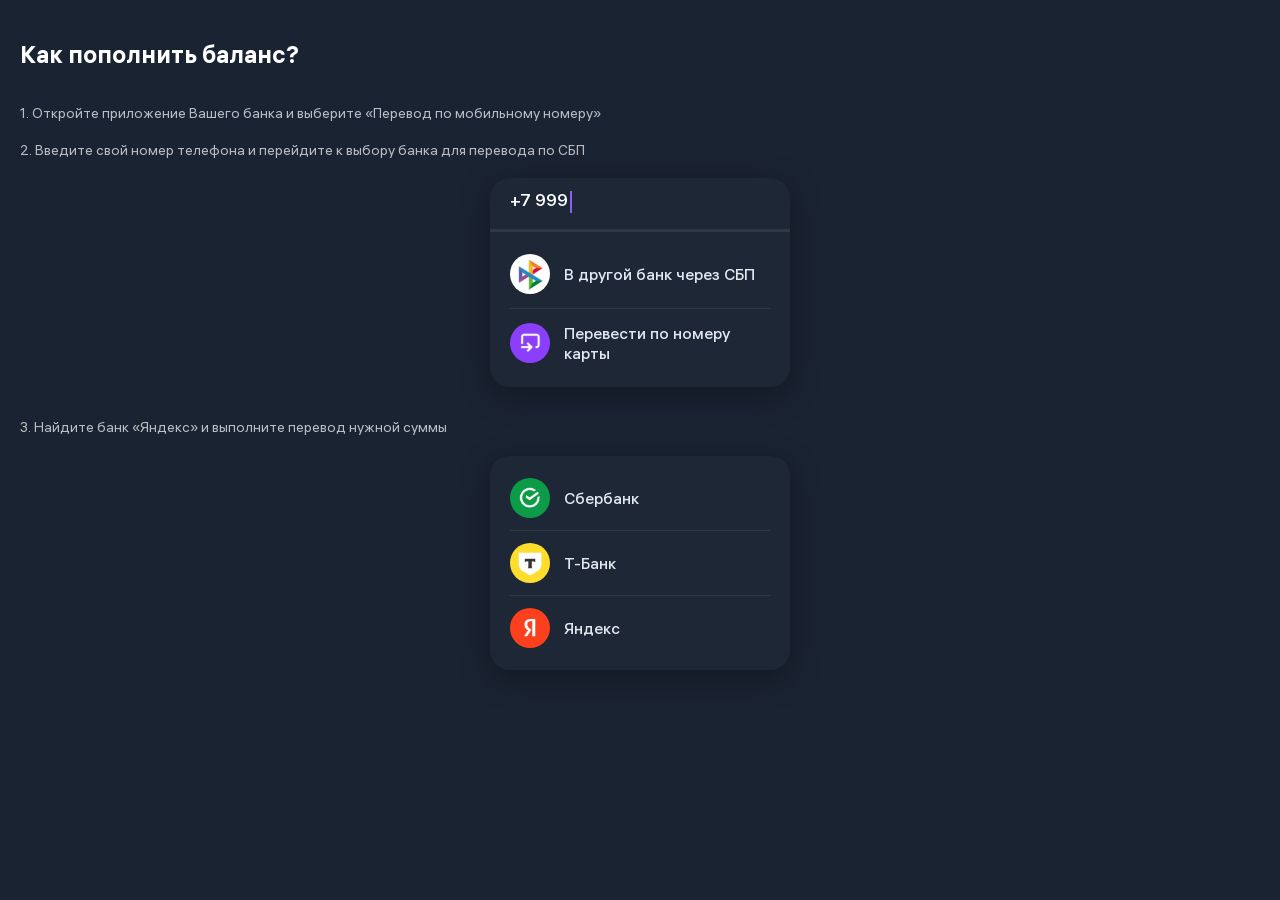
==== instruction.html @ 4fad1878 "Add files via upload" ====
<!DOCTYPE html>
<html lang="ru">
<head>
    <meta charset="UTF-8">
    <meta name="viewport" content="width=device-width, initial-scale=1.0, maximum-scale=1.0, user-scalable=no">
    <title>Как пополнить баланс?</title>
    <style>

@font-face {
    font-family: 'KR';
    src: url('font.woff2') format('woff2');
}

        * {
            margin: 0;
            padding: 0;
            box-sizing: border-box;
        }

        body {
            font-family: 'KR';
            background-color: #1a2332;
            color: #ffffff;
            max-height: 100vh;
            padding: 40px 20px 60px 20px;
            -webkit-font-smoothing: antialiased;
        }

        h1 {
            font-size: 24px;
            font-weight: 700;
            margin-bottom: 36px;
            line-height: 1.2;
        }

        .step {
            font-size: 14px;
            line-height: 1.2;
            margin-bottom: 20px;
            font-weight: 400;
            opacity: 0.7;
        }

        .card {
            background-color: #1e2736;
            border-radius: 20px;
            padding: 10px 0;
            margin: 0 auto 32px auto;
            max-width: 300px;
            box-shadow: 0 8px 32px rgba(0, 0, 0, 0.3);
        }

        .phone-input {
            padding: 0 20px 16px 20px;
            border-bottom: 3px solid rgba(255, 255, 255, 0.08);
            margin-bottom: 8px;
            font-size: 18px;
            color: #ffffff;
            font-weight: 500;
            min-height: 28px;
        }

        .phone-input .cursor {
            display: inline-block;
            width: 2px;
            height: 22px;
            background-color: #8b5cf6;
            margin-left: 2px;
            animation: blink 1s step-end infinite;
            vertical-align: middle;
        }

        @keyframes blink {
            50% { opacity: 0; }
        }

        .option {
            display: flex;
            align-items: center;
            padding: 14px 20px;
            gap: 14px;
            position: relative;
            overflow: hidden;
        }

        .option.shine::after {
            content: '';
            position: absolute;
            top: 0;
            left: -100%;
            width: 50%;
            height: 100%;
            background: linear-gradient(
                115deg,
                transparent,
                rgba(255, 255, 255, 0.12),
                transparent
            );
            animation: shine 5s ease-in-out infinite;
            animation-delay: 1s;
            pointer-events: none;
        }

        @keyframes shine {
            0% { left: -100%; }
            40% { left: 150%; }
            100% { left: 150%; }
        }

        .option-icon {
            width: 40px;
            height: 40px;
            border-radius: 50%;
            display: flex;
            align-items: center;
            justify-content: center;
            flex-shrink: 0;
            overflow: hidden;
        }

        .option-icon img {
            width: 100%;
            height: 100%;
            object-fit: cover;
        }

        .option-text {
            font-size: 16px;
            color: #e2e8f0;
            font-weight: 500;
        }

        .divider {
            height: 1px;
            background-color: rgba(255, 255, 255, 0.08);
            margin: 0 20px;
        }


        .bank-item {
            display: flex;
            align-items: center;
            padding: 12px 20px;
            gap: 14px;
            position: relative;
            overflow: hidden;
        }

        .bank-item.shine::after {
            content: '';
            position: absolute;
            top: 0;
            left: -100%;
            width: 50%;
            height: 100%;
            background: linear-gradient(
                115deg,
                transparent,
                rgba(255, 255, 255, 0.12),
                transparent
            );
            animation: shine 5s ease-in-out infinite;
            animation-delay: 1.8s;
            pointer-events: none;
        }

        .bank-icon {
            width: 40px;
            height: 40px;
            border-radius: 50%;
            display: flex;
            align-items: center;
            justify-content: center;
            flex-shrink: 0;
            overflow: hidden;
        }

        .bank-icon img {
            width: 100%;
            height: 100%;
            object-fit: cover;
        }

        .bank-name {
            font-size: 16px;
            color: #e2e8f0;
            font-weight: 500;
        }
    </style>
</head>
<body>
    <h1>Как пополнить баланс?</h1>

    <div class="step">1. Откройте приложение Вашего банка и выберите «Перевод по мобильному номеру»</div>

    <div class="step">2. Введите свой номер телефона и перейдите к выбору банка для перевода по СБП</div>

    <div class="card">
        <div class="phone-input" id="phoneInput">
            <span id="phoneText">+7 </span><span class="cursor" id="cursor"></span>
        </div>
        <div class="option shine">
            <div class="option-icon">
                <img src="sbp.png" alt="СБП">
            </div>
            <div class="option-text">В другой банк через СБП</div>
        </div>
        <div class="divider"></div>
        <div class="option">
            <div class="option-icon">
                <img src="na_kartu.png" alt="По карте">
            </div>
            <div class="option-text">Перевести по номеру карты</div>
        </div>
    </div>

    <div class="step">3. Найдите банк «Яндекс» и выполните перевод нужной суммы</div>

    <div class="card">
        <div class="bank-list">
            <div class="bank-item">
                <div class="bank-icon">
                    <img src="sber.png" alt="Сбербанк">
                </div>
                <div class="bank-name">Сбербанк</div>
            </div>
            <div class="divider"></div>
            <div class="bank-item">
                <div class="bank-icon">
                    <img src="tbank.png" alt="Т-Банк">
                </div>
                <div class="bank-name">Т-Банк</div>
            </div>
            <div class="divider"></div>
            <div class="bank-item shine">
                <div class="bank-icon">
                    <img src="yandex.png" alt="Яндекс">
                </div>
                <div class="bank-name">Яндекс</div>
            </div>
        </div>
    </div>

    <script>
        const phoneText = document.getElementById('phoneText');
        const cursor = document.getElementById('cursor');
        const fullNumber = '+7 999';
        const prefix = '+7 ';

        function sleep(ms) {
            return new Promise(resolve => setTimeout(resolve, ms));
        }

        async function animatePhone() {
            while (true) {
                // Type "999"
                phoneText.textContent = prefix;
                for (let i = 0; i < 3; i++) {
                    await sleep(350);
                    phoneText.textContent += '9';
                }

                // Wait 2 seconds
                await sleep(2000);

                // Fast erase
                for (let i = 0; i < 3; i++) {
                    await sleep(80);
                    phoneText.textContent = phoneText.textContent.slice(0, -1);
                }

                // Short pause before repeat
                await sleep(1500);
            }
        }

        animatePhone();
    </script>
</body>
</html>
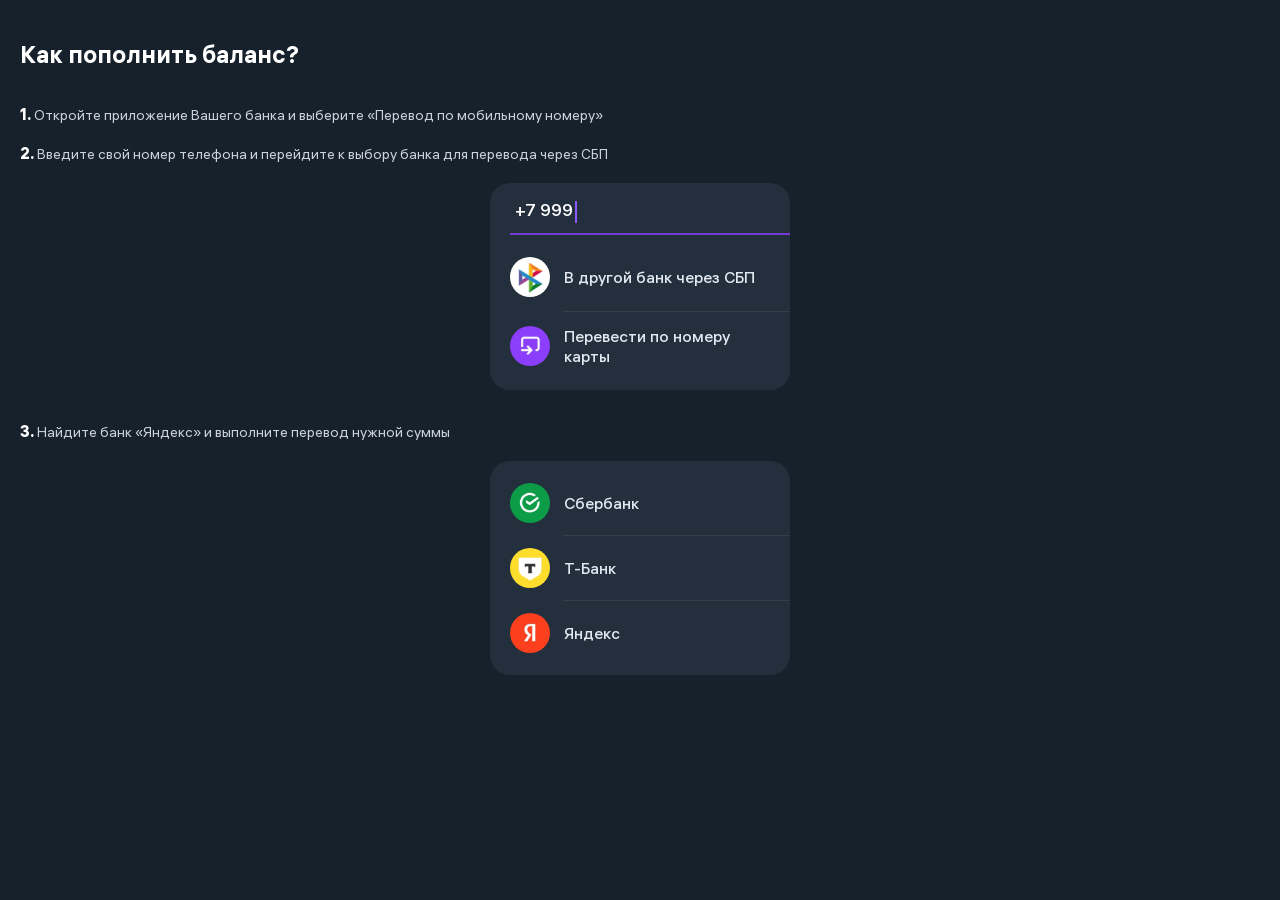
==== commit 8cefd6bd: "Add files via upload" ====
--- a/instruction.html
+++ b/instruction.html
@@ -19,11 +19,12 @@
 
         body {
             font-family: 'KR';
-            background-color: #1a2332;
+            background-color: #17212b;
             color: #ffffff;
             max-height: 100vh;
             padding: 40px 20px 60px 20px;
             -webkit-font-smoothing: antialiased;
+            user-select: none;
         }
 
         h1 {
@@ -38,22 +39,27 @@
             line-height: 1.2;
             margin-bottom: 20px;
             font-weight: 400;
-            opacity: 0.7;
+            color: #CAD2DB;
+        }
+        .step span {
+            font-weight: 800;
+            font-size: 16px;
+            color: #fff;
         }
 
         .card {
-            background-color: #1e2736;
+            background-color: #242f3d;
             border-radius: 20px;
             padding: 10px 0;
             margin: 0 auto 32px auto;
             max-width: 300px;
-            box-shadow: 0 8px 32px rgba(0, 0, 0, 0.3);
         }
 
         .phone-input {
-            padding: 0 20px 16px 20px;
-            border-bottom: 3px solid rgba(255, 255, 255, 0.08);
+            padding: 5px 20px 10px 5px;
+            border-bottom: 2px solid rgba(139, 62, 252, 0.8);
             margin-bottom: 8px;
+            margin-left: 20px;
             font-size: 18px;
             color: #ffffff;
             font-weight: 500;
@@ -133,7 +139,8 @@
         .divider {
             height: 1px;
             background-color: rgba(255, 255, 255, 0.08);
-            margin: 0 20px;
+            margin: 0 0px;
+            margin-left: 73px;
         }
 
 
@@ -191,9 +198,9 @@
 <body>
     <h1>Как пополнить баланс?</h1>
 
-    <div class="step">1. Откройте приложение Вашего банка и выберите «Перевод по мобильному номеру»</div>
-
-    <div class="step">2. Введите свой номер телефона и перейдите к выбору банка для перевода по СБП</div>
+    <div class="step"><span>1.</span> Откройте приложение Вашего банка и выберите «Перевод по мобильному номеру»</div>
+
+    <div class="step"><span>2.</span> Введите свой номер телефона и перейдите к выбору банка для перевода через СБП</div>
 
     <div class="card">
         <div class="phone-input" id="phoneInput">
@@ -214,7 +221,7 @@
         </div>
     </div>
 
-    <div class="step">3. Найдите банк «Яндекс» и выполните перевод нужной суммы</div>
+    <div class="step"><span>3.</span> Найдите банк «Яндекс» и выполните перевод нужной суммы</div>
 
     <div class="card">
         <div class="bank-list">
